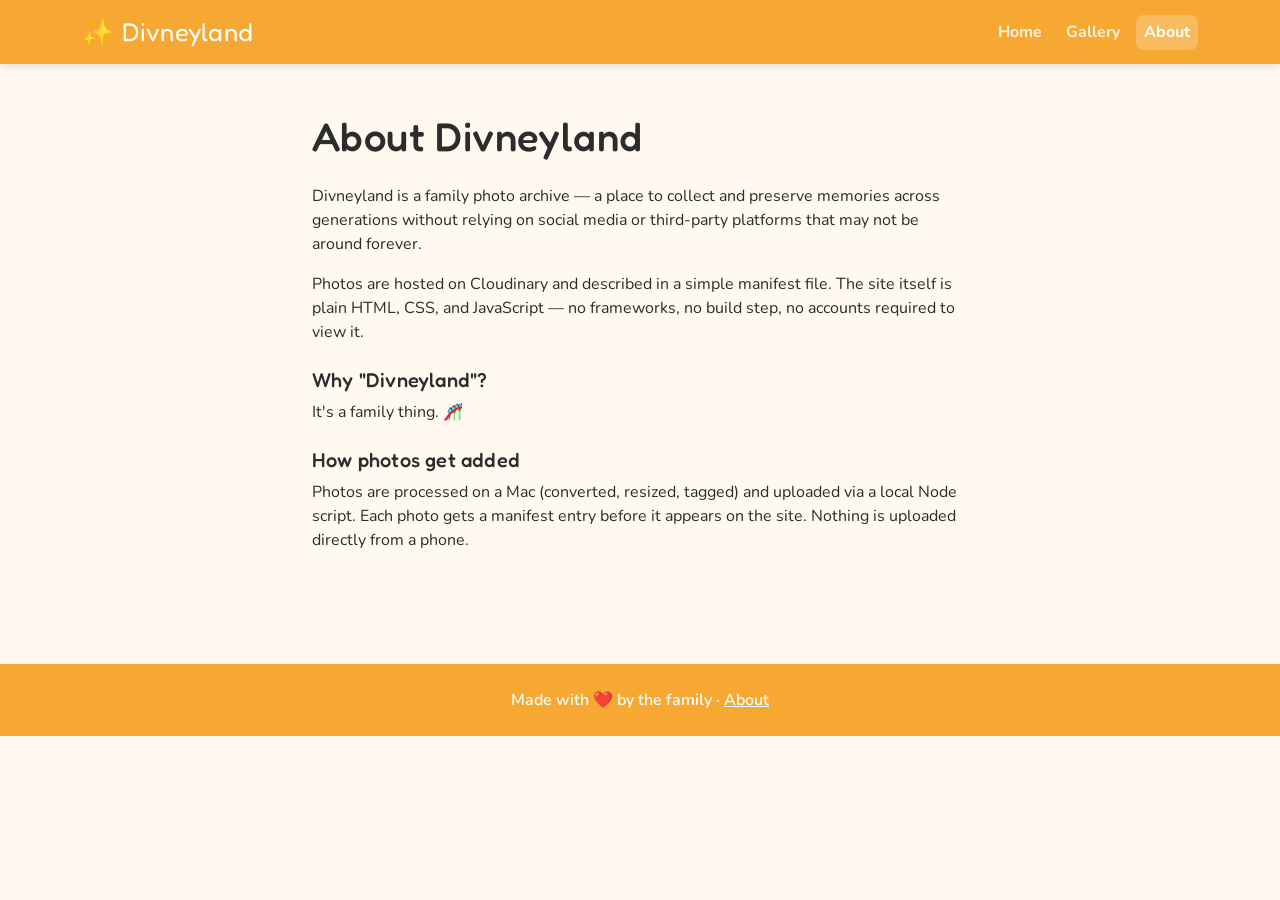
==== about.html @ 9deba795 "Scaffold initial site — pages, theme, gallery, and GitHub Pages config Adds the full v1 site structu" ====
<!DOCTYPE html>
<html lang="en">
<head>
  <meta charset="UTF-8" />
  <meta name="viewport" content="width=device-width, initial-scale=1.0" />
  <title>About — Divneyland</title>
  <link rel="preconnect" href="https://fonts.googleapis.com" />
  <link rel="preconnect" href="https://fonts.gstatic.com" crossorigin />
  <link href="https://fonts.googleapis.com/css2?family=Fredoka+One&family=Nunito:wght@400;600;700&display=swap" rel="stylesheet" />
  <link href="https://cdn.jsdelivr.net/npm/bootstrap@5.3.3/dist/css/bootstrap.min.css" rel="stylesheet" />
  <link rel="stylesheet" href="css/theme.css" />
</head>
<body>

  <nav class="navbar navbar-expand-md navbar-dark dv-navbar">
    <div class="container">
      <a class="navbar-brand dv-brand" href="index.html">✨ Divneyland</a>
      <button class="navbar-toggler" type="button"
              data-bs-toggle="collapse" data-bs-target="#mainNav">
        <span class="navbar-toggler-icon"></span>
      </button>
      <div class="collapse navbar-collapse" id="mainNav">
        <ul class="navbar-nav ms-auto gap-2">
          <li class="nav-item"><a class="nav-link" href="index.html">Home</a></li>
          <li class="nav-item"><a class="nav-link" href="gallery.html">Gallery</a></li>
          <li class="nav-item"><a class="nav-link active" href="about.html">About</a></li>
        </ul>
      </div>
    </div>
  </nav>

  <main class="container my-5" style="max-width: 680px;">
    <h1 class="mb-4">About Divneyland</h1>

    <p>
      Divneyland is a family photo archive — a place to collect and preserve memories
      across generations without relying on social media or third-party platforms that
      may not be around forever.
    </p>

    <p>
      Photos are hosted on Cloudinary and described in a simple manifest file.
      The site itself is plain HTML, CSS, and JavaScript — no frameworks, no build step,
      no accounts required to view it.
    </p>

    <h2 class="h5 mt-4 mb-2">Why "Divneyland"?</h2>
    <p>
      It's a family thing. 🎢
    </p>

    <h2 class="h5 mt-4 mb-2">How photos get added</h2>
    <p>
      Photos are processed on a Mac (converted, resized, tagged) and uploaded via a local
      Node script. Each photo gets a manifest entry before it appears on the site.
      Nothing is uploaded directly from a phone.
    </p>
  </main>

  <footer class="dv-footer text-center py-4 mt-5">
    <p class="mb-0">Made with ❤️ by the family · <a href="about.html">About</a></p>
  </footer>

  <script src="https://cdn.jsdelivr.net/npm/bootstrap@5.3.3/dist/js/bootstrap.bundle.min.js"></script>
</body>
</html>
---- css/theme.css ----
/* ── Tokens ──────────────────────────────────────────────── */
:root {
  --dv-primary:    #f7a833;   /* warm amber */
  --dv-secondary:  #5b8cff;   /* sky blue */
  --dv-accent:     #ff6b6b;   /* coral */
  --dv-bg:         #fff9f0;   /* warm off-white */
  --dv-surface:    #ffffff;
  --dv-text:       #2c2c2c;
  --dv-muted:      #777;
  --dv-radius:     1rem;
  --dv-radius-sm:  0.5rem;
  --dv-shadow:     0 4px 18px rgba(0, 0, 0, 0.10);
  --dv-shadow-hover: 0 8px 28px rgba(0, 0, 0, 0.16);
}

/* ── Base ────────────────────────────────────────────────── */
body {
  background-color: var(--dv-bg);
  color: var(--dv-text);
  font-family: 'Nunito', sans-serif;
  display: flex;
  flex-direction: column;
  min-height: 100vh;
}

h1, h2, h3, .dv-brand {
  font-family: 'Fredoka One', cursive;
  letter-spacing: 0.01em;
}

/* ── Navbar ──────────────────────────────────────────────── */
.dv-navbar {
  background-color: var(--dv-primary);
  box-shadow: 0 2px 8px rgba(0,0,0,0.12);
}

.dv-brand {
  font-size: 1.6rem;
  color: #fff !important;
}

.dv-navbar .nav-link {
  color: rgba(255,255,255,0.85) !important;
  font-weight: 700;
  border-radius: var(--dv-radius-sm);
  padding: 0.35rem 0.75rem;
  transition: background 0.15s;
}

.dv-navbar .nav-link:hover,
.dv-navbar .nav-link.active {
  background: rgba(255,255,255,0.22);
  color: #fff !important;
}

/* ── Hero ────────────────────────────────────────────────── */
.dv-hero {
  background: linear-gradient(135deg, #ffe0a0 0%, #ffc1c1 50%, #c1d9ff 100%);
  border-bottom: 3px solid var(--dv-primary);
}

.dv-hero-title {
  font-size: clamp(2.2rem, 6vw, 4rem);
  color: var(--dv-text);
}

.dv-hero-sub {
  font-size: 1.2rem;
  color: #555;
  max-width: 540px;
  margin-inline: auto;
}

/* ── Buttons ─────────────────────────────────────────────── */
.dv-btn-primary {
  background-color: var(--dv-primary);
  border-color: var(--dv-primary);
  color: #fff;
  font-family: 'Fredoka One', cursive;
  font-size: 1.1rem;
  border-radius: var(--dv-radius);
  padding: 0.55rem 1.6rem;
  transition: filter 0.15s, transform 0.1s;
}

.dv-btn-primary:hover {
  filter: brightness(1.08);
  transform: translateY(-1px);
  color: #fff;
}

.dv-btn-outline {
  border: 2px solid var(--dv-primary);
  color: var(--dv-primary);
  font-weight: 700;
  border-radius: var(--dv-radius);
  background: transparent;
  transition: background 0.15s, color 0.15s;
}

.dv-btn-outline:hover {
  background: var(--dv-primary);
  color: #fff;
}

/* ── Cards ───────────────────────────────────────────────── */
.dv-card {
  background: var(--dv-surface);
  border: none;
  border-radius: var(--dv-radius);
  box-shadow: var(--dv-shadow);
  transition: box-shadow 0.2s, transform 0.15s;
}

.dv-card:hover {
  box-shadow: var(--dv-shadow-hover);
  transform: translateY(-3px);
}

.dv-card-icon {
  font-size: 2.8rem;
  line-height: 1;
}

.dv-card-title {
  font-family: 'Fredoka One', cursive;
  color: var(--dv-text);
}

.dv-card-body {
  color: var(--dv-muted);
  font-size: 0.95rem;
}

/* ── Footer ──────────────────────────────────────────────── */
.dv-footer {
  background-color: var(--dv-primary);
  color: #fff;
  font-weight: 600;
  margin-top: auto;
}

.dv-footer a {
  color: #fff;
  text-decoration: underline;
}
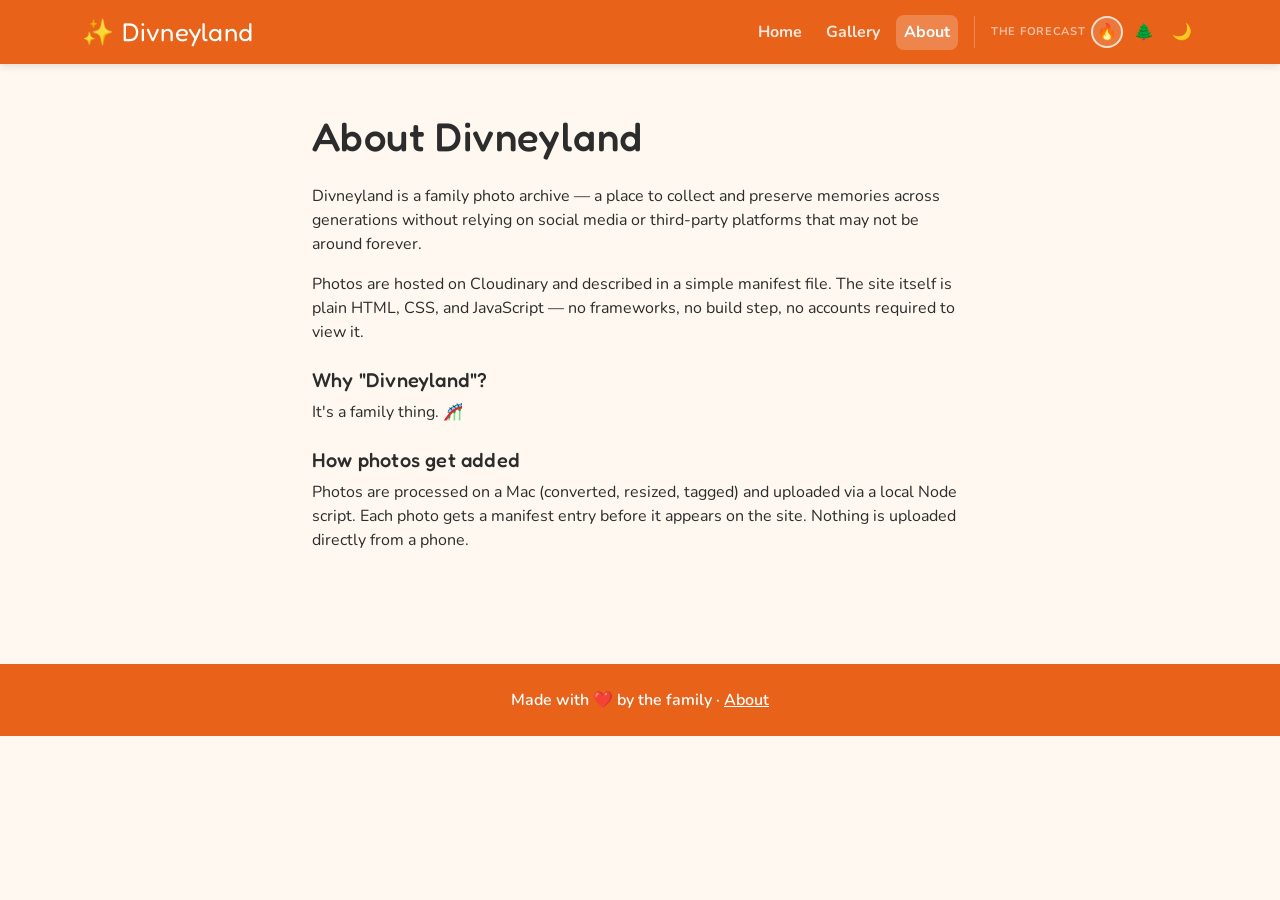
==== commit 2052a060: "Add Forecast theme switcher — Campfire, Forest Trail, Night Camp - CSS: all colors through semantic " ====
--- a/about.html
+++ b/about.html
@@ -4,6 +4,9 @@
   <meta charset="UTF-8" />
   <meta name="viewport" content="width=device-width, initial-scale=1.0" />
   <title>About — Divneyland</title>
+
+  <script>document.documentElement.setAttribute('data-theme', localStorage.getItem('dv-theme') || 'campfire');</script>
+
   <link rel="preconnect" href="https://fonts.googleapis.com" />
   <link rel="preconnect" href="https://fonts.gstatic.com" crossorigin />
   <link href="https://fonts.googleapis.com/css2?family=Fredoka+One&family=Nunito:wght@400;600;700&display=swap" rel="stylesheet" />
@@ -12,22 +15,7 @@
 </head>
 <body>
 
-  <nav class="navbar navbar-expand-md navbar-dark dv-navbar">
-    <div class="container">
-      <a class="navbar-brand dv-brand" href="index.html">✨ Divneyland</a>
-      <button class="navbar-toggler" type="button"
-              data-bs-toggle="collapse" data-bs-target="#mainNav">
-        <span class="navbar-toggler-icon"></span>
-      </button>
-      <div class="collapse navbar-collapse" id="mainNav">
-        <ul class="navbar-nav ms-auto gap-2">
-          <li class="nav-item"><a class="nav-link" href="index.html">Home</a></li>
-          <li class="nav-item"><a class="nav-link" href="gallery.html">Gallery</a></li>
-          <li class="nav-item"><a class="nav-link active" href="about.html">About</a></li>
-        </ul>
-      </div>
-    </div>
-  </nav>
+  <div id="site-nav"></div>
 
   <main class="container my-5" style="max-width: 680px;">
     <h1 class="mb-4">About Divneyland</h1>
@@ -62,5 +50,7 @@
   </footer>
 
   <script src="https://cdn.jsdelivr.net/npm/bootstrap@5.3.3/dist/js/bootstrap.bundle.min.js"></script>
+  <script src="js/theme.js"></script>
+  <script src="js/nav.js"></script>
 </body>
 </html>
--- a/css/theme.css
+++ b/css/theme.css
@@ -1,16 +1,42 @@
-/* ── Tokens ──────────────────────────────────────────────── */
+/* ── Theme tokens ────────────────────────────────────────────
+   All color decisions live here as CSS variables.
+   Swap a theme by setting data-theme on <html>.
+   ─────────────────────────────────────────────────────────── */
+
+/* Campfire (default) */
 :root {
-  --dv-primary:    #f7a833;   /* warm amber */
-  --dv-secondary:  #5b8cff;   /* sky blue */
-  --dv-accent:     #ff6b6b;   /* coral */
-  --dv-bg:         #fff9f0;   /* warm off-white */
-  --dv-surface:    #ffffff;
-  --dv-text:       #2c2c2c;
-  --dv-muted:      #777;
-  --dv-radius:     1rem;
-  --dv-radius-sm:  0.5rem;
-  --dv-shadow:     0 4px 18px rgba(0, 0, 0, 0.10);
-  --dv-shadow-hover: 0 8px 28px rgba(0, 0, 0, 0.16);
+  --dv-primary:      #E8621A;
+  --dv-accent:       #C0392B;
+  --dv-bg:           #FFF8F0;
+  --dv-surface:      #FFFFFF;
+  --dv-text:         #2C2C2C;
+  --dv-muted:        #777;
+
+  /* non-color tokens — shared across all themes */
+  --dv-radius:       1rem;
+  --dv-radius-sm:    0.5rem;
+  --dv-shadow:       0 4px 18px rgba(0,0,0,0.10);
+  --dv-shadow-hover: 0 8px 28px rgba(0,0,0,0.16);
+}
+
+/* Forest Trail */
+[data-theme="forest"] {
+  --dv-primary:  #2D6A4F;
+  --dv-accent:   #F4A261;
+  --dv-bg:       #F0F7F4;
+  --dv-surface:  #FFFFFF;
+  --dv-text:     #1A3A2A;
+  --dv-muted:    #5A7A6A;
+}
+
+/* Night Camp */
+[data-theme="night"] {
+  --dv-primary:  #1B2A4A;
+  --dv-accent:   #F5A623;
+  --dv-bg:       #F7F3EC;
+  --dv-surface:  #FFFFFF;
+  --dv-text:     #1B2A4A;
+  --dv-muted:    #666;
 }
 
 /* ── Base ────────────────────────────────────────────────── */
@@ -21,6 +47,7 @@
   display: flex;
   flex-direction: column;
   min-height: 100vh;
+  transition: background-color 0.35s ease, color 0.35s ease;
 }
 
 h1, h2, h3, .dv-brand {
@@ -32,6 +59,7 @@
 .dv-navbar {
   background-color: var(--dv-primary);
   box-shadow: 0 2px 8px rgba(0,0,0,0.12);
+  transition: background-color 0.35s ease;
 }
 
 .dv-brand {
@@ -53,22 +81,87 @@
   color: #fff !important;
 }
 
+/* ── Forecast picker ─────────────────────────────────────── */
+.dv-forecast {
+  display: flex;
+  align-items: center;
+  gap: 0.35rem;
+  margin-left: 1rem;
+  padding-left: 1rem;
+  border-left: 1px solid rgba(255,255,255,0.25);
+}
+
+.dv-forecast-label {
+  font-size: 0.7rem;
+  font-weight: 700;
+  letter-spacing: 0.06em;
+  text-transform: uppercase;
+  color: rgba(255,255,255,0.6);
+  white-space: nowrap;
+}
+
+.dv-forecast-btn {
+  background: none;
+  border: 2px solid transparent;
+  border-radius: 50%;
+  width: 2rem;
+  height: 2rem;
+  font-size: 1rem;
+  line-height: 1;
+  cursor: pointer;
+  transition: border-color 0.15s, transform 0.1s;
+  display: flex;
+  align-items: center;
+  justify-content: center;
+}
+
+.dv-forecast-btn:hover {
+  transform: scale(1.15);
+}
+
+.dv-forecast-btn.active {
+  border-color: rgba(255,255,255,0.75);
+  background: rgba(255,255,255,0.15);
+}
+
+/* On mobile, stack nicely inside the collapsed nav */
+@media (max-width: 767px) {
+  .dv-forecast {
+    margin-left: 0;
+    padding-left: 0;
+    border-left: none;
+    padding-top: 0.5rem;
+    border-top: 1px solid rgba(255,255,255,0.2);
+    margin-top: 0.5rem;
+  }
+}
+
 /* ── Hero ────────────────────────────────────────────────── */
 .dv-hero {
-  background: linear-gradient(135deg, #ffe0a0 0%, #ffc1c1 50%, #c1d9ff 100%);
+  background-color: #1a1a1a;
+  background-size: cover;
+  background-position: center;
+  background-repeat: no-repeat;
   border-bottom: 3px solid var(--dv-primary);
+  position: relative;
+  transition: border-color 0.35s ease;
+}
+
+.dv-hero > * {
+  position: relative;
 }
 
 .dv-hero-title {
   font-size: clamp(2.2rem, 6vw, 4rem);
-  color: var(--dv-text);
-}
-
-.dv-hero-sub {
-  font-size: 1.2rem;
-  color: #555;
-  max-width: 540px;
-  margin-inline: auto;
+  color: #fff;
+  text-shadow: 0 2px 8px rgba(0,0,0,0.5);
+}
+
+.dv-hero-title--pill {
+  display: inline-block;
+  background: rgba(0,0,0,0.45);
+  border-radius: 0.75rem;
+  padding: 0.35em 0.75em;
 }
 
 /* ── Buttons ─────────────────────────────────────────────── */
@@ -80,7 +173,7 @@
   font-size: 1.1rem;
   border-radius: var(--dv-radius);
   padding: 0.55rem 1.6rem;
-  transition: filter 0.15s, transform 0.1s;
+  transition: filter 0.15s, transform 0.1s, background-color 0.35s ease, border-color 0.35s ease;
 }
 
 .dv-btn-primary:hover {
@@ -95,7 +188,7 @@
   font-weight: 700;
   border-radius: var(--dv-radius);
   background: transparent;
-  transition: background 0.15s, color 0.15s;
+  transition: background 0.15s, color 0.15s, border-color 0.35s ease;
 }
 
 .dv-btn-outline:hover {
@@ -109,7 +202,7 @@
   border: none;
   border-radius: var(--dv-radius);
   box-shadow: var(--dv-shadow);
-  transition: box-shadow 0.2s, transform 0.15s;
+  transition: box-shadow 0.2s, transform 0.15s, background-color 0.35s ease;
 }
 
 .dv-card:hover {
@@ -138,6 +231,7 @@
   color: #fff;
   font-weight: 600;
   margin-top: auto;
+  transition: background-color 0.35s ease;
 }
 
 .dv-footer a {
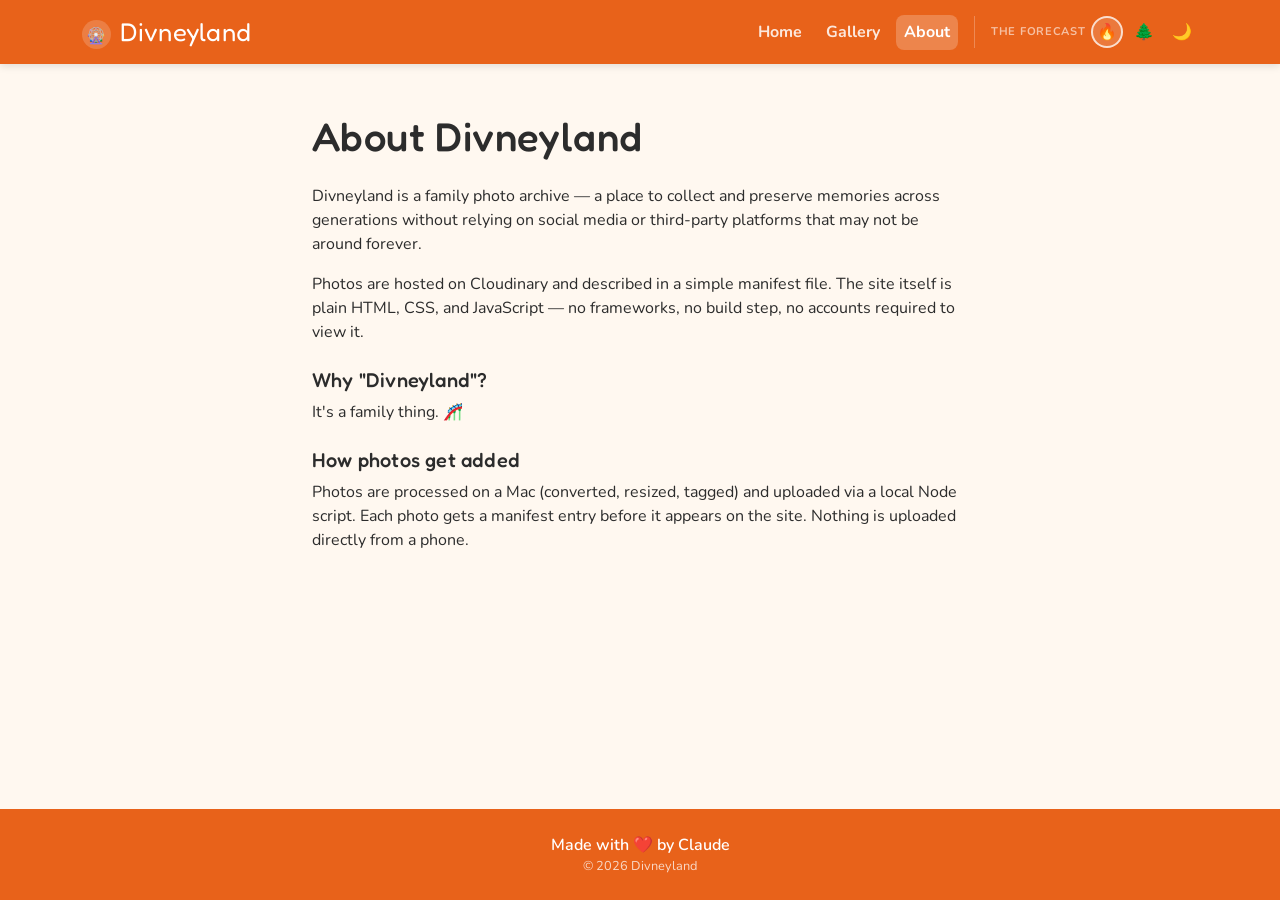
==== commit 1915f689: "Shared footer via nav.js, brand icon circle, footer copy update - Footer rendered from nav.js (one p" ====
--- a/about.html
+++ b/about.html
@@ -45,9 +45,7 @@
     </p>
   </main>
 
-  <footer class="dv-footer text-center py-4 mt-5">
-    <p class="mb-0">Made with ❤️ by the family · <a href="about.html">About</a></p>
-  </footer>
+  <div id="site-footer"></div>
 
   <script src="https://cdn.jsdelivr.net/npm/bootstrap@5.3.3/dist/js/bootstrap.bundle.min.js"></script>
   <script src="js/theme.js"></script>
--- a/css/theme.css
+++ b/css/theme.css
@@ -65,6 +65,19 @@
 .dv-brand {
   font-size: 1.6rem;
   color: #fff !important;
+}
+
+.dv-brand-icon {
+  display: inline-flex;
+  align-items: center;
+  justify-content: center;
+  background: rgba(255,255,255,0.18);
+  border-radius: 50%;
+  width: 1.8rem;
+  height: 1.8rem;
+  font-size: 1rem;
+  vertical-align: middle;
+  margin-right: 0.1rem;
 }
 
 .dv-navbar .nav-link {
@@ -140,15 +153,24 @@
 .dv-hero {
   background-color: #1a1a1a;
   background-size: cover;
-  background-position: center;
+  background-position: top center;
   background-repeat: no-repeat;
   border-bottom: 3px solid var(--dv-primary);
   position: relative;
   transition: border-color 0.35s ease;
+  height: 420px;
+  display: flex;
+  align-items: flex-end;
+  padding-bottom: 1.5rem;
 }
 
 .dv-hero > * {
   position: relative;
+  width: 100%;
+}
+
+@media (max-width: 767px) {
+  .dv-hero { display: none; }
 }
 
 .dv-hero-title {
@@ -238,3 +260,9 @@
   color: #fff;
   text-decoration: underline;
 }
+
+.dv-footer-copy {
+  font-size: 0.8rem;
+  opacity: 0.75;
+  font-weight: 400;
+}
